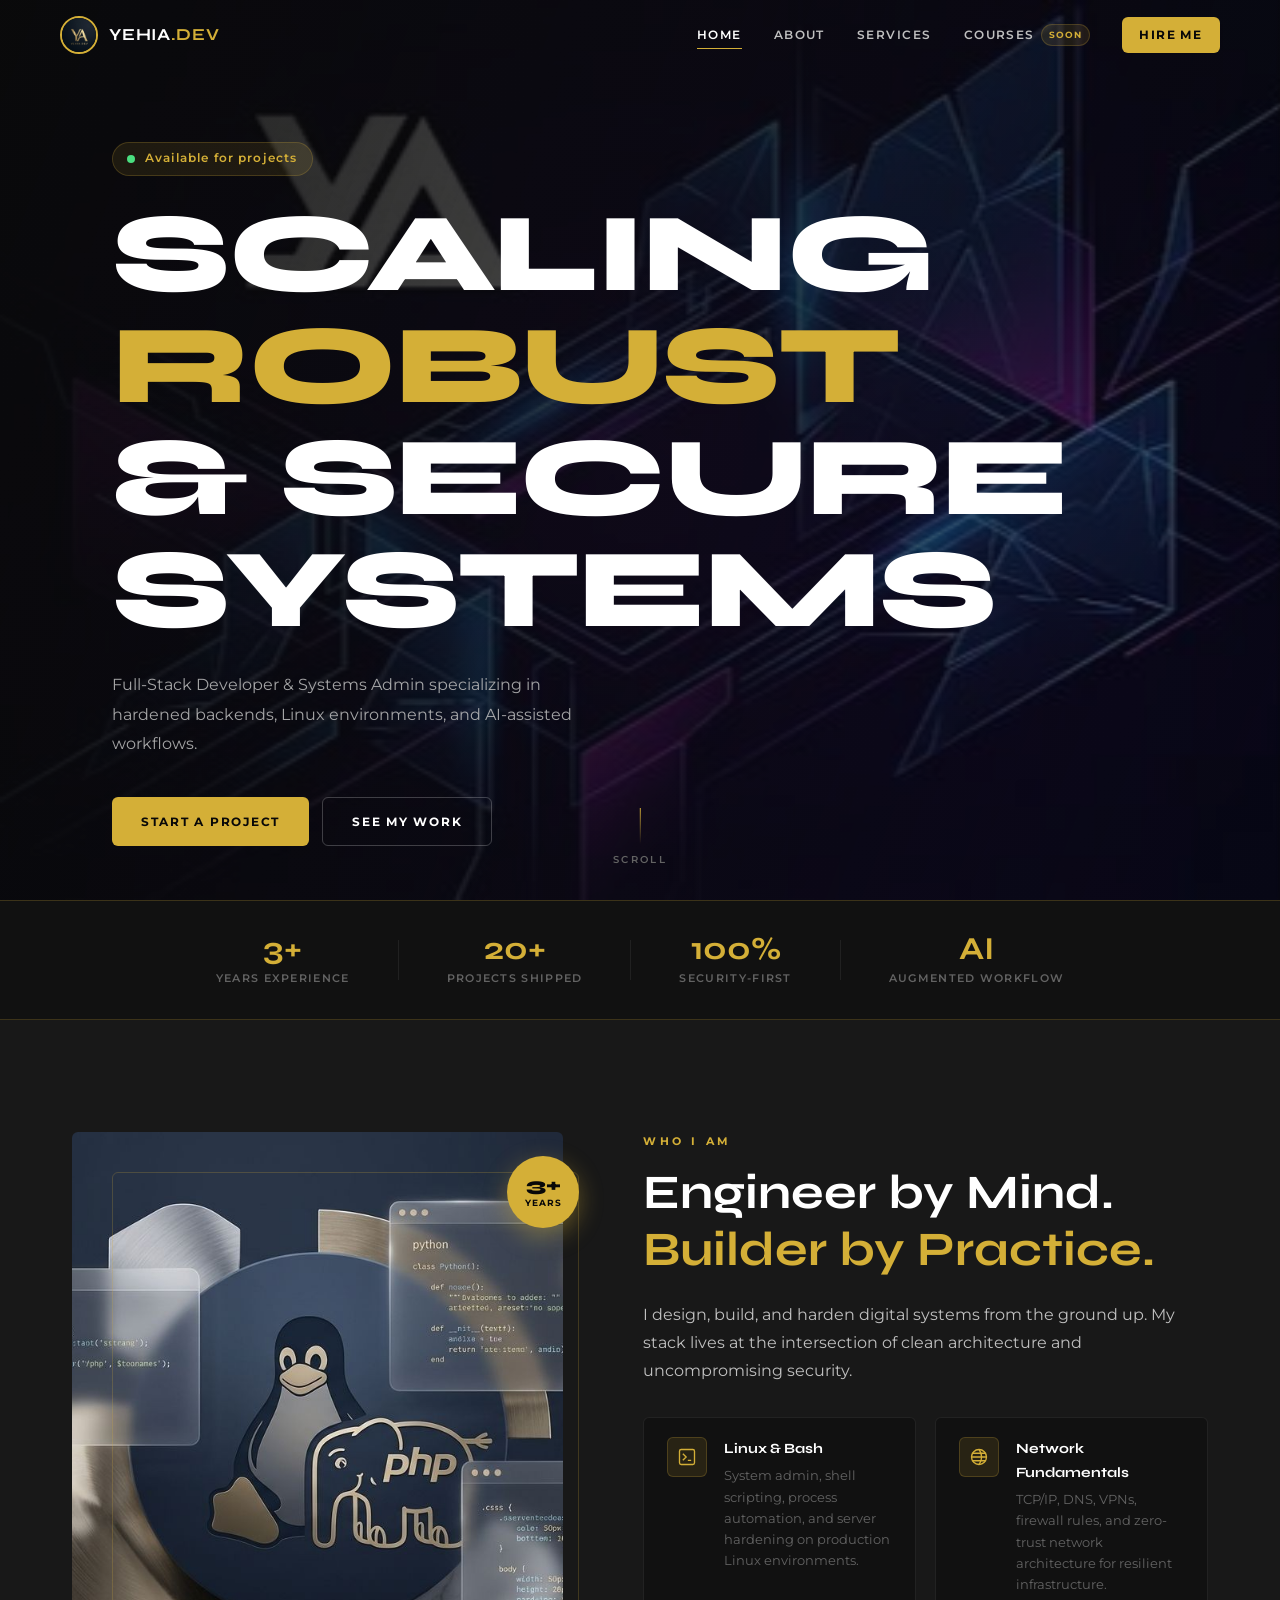
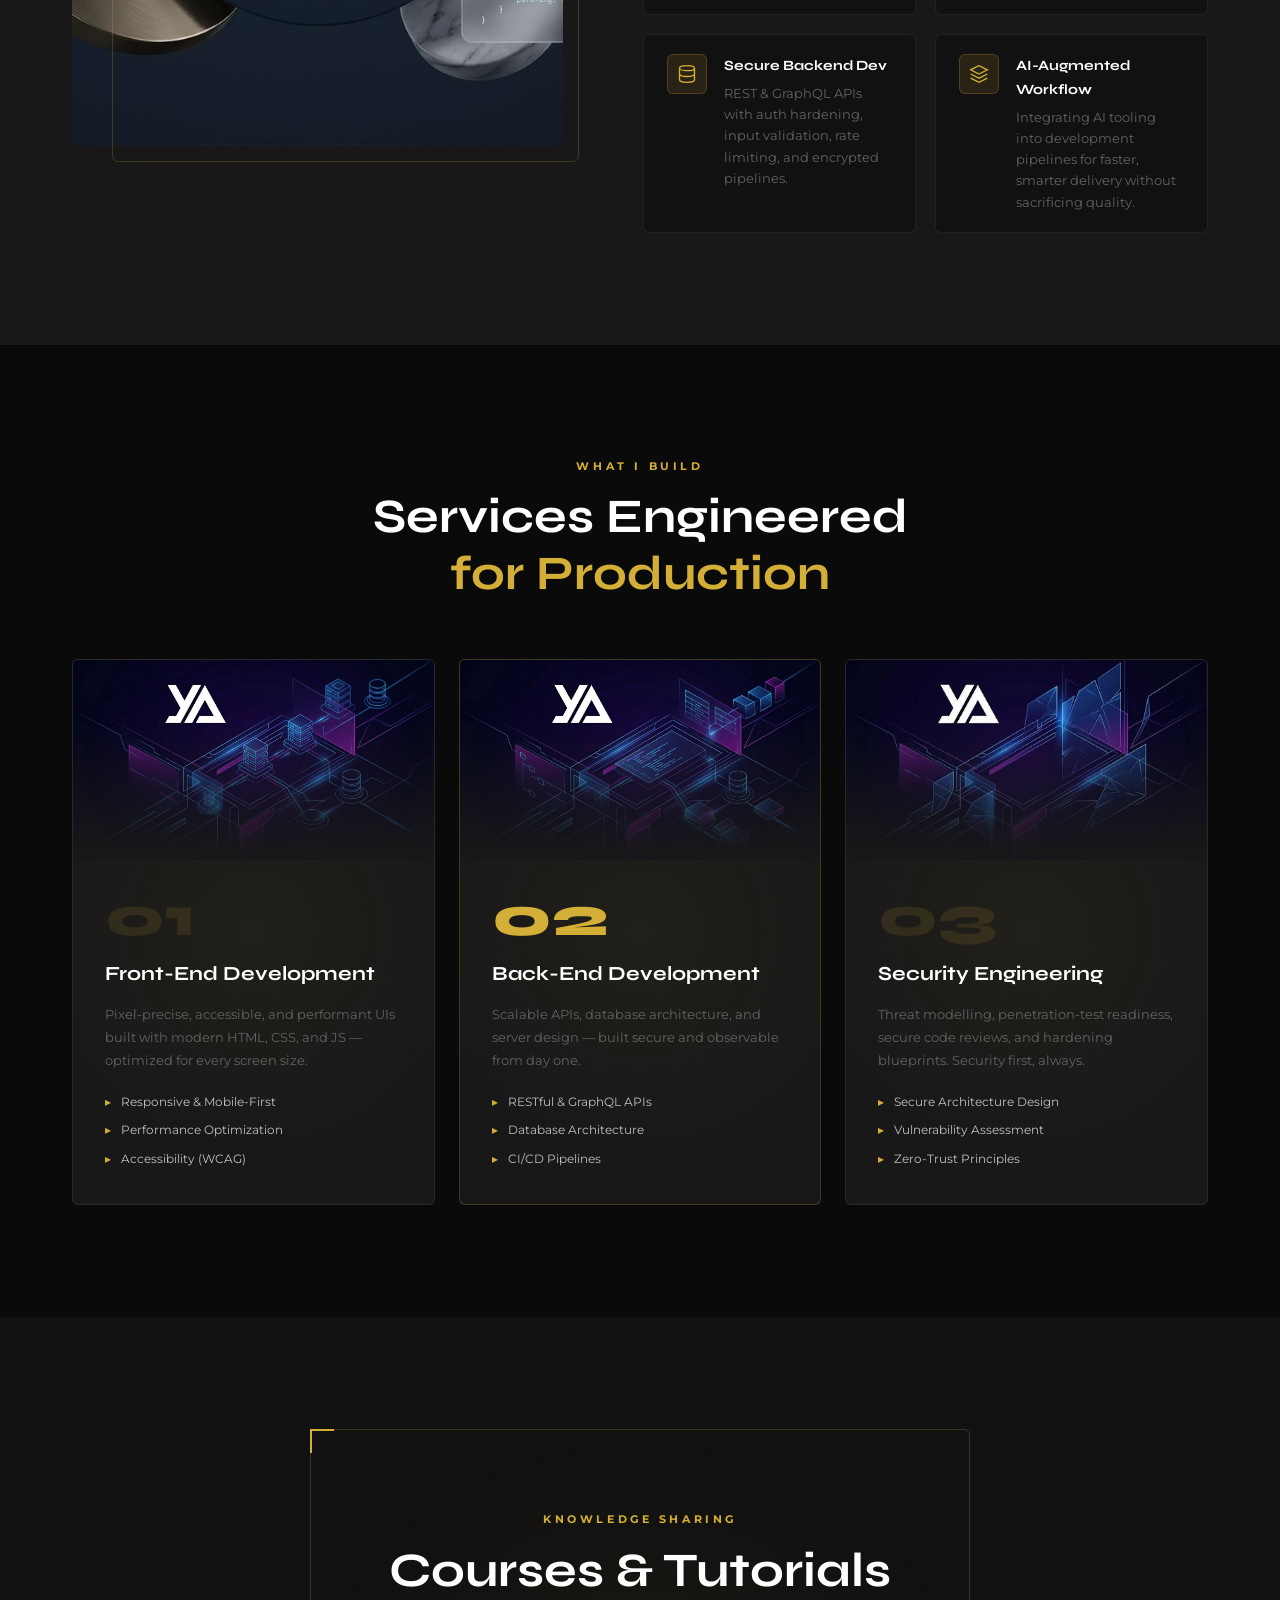
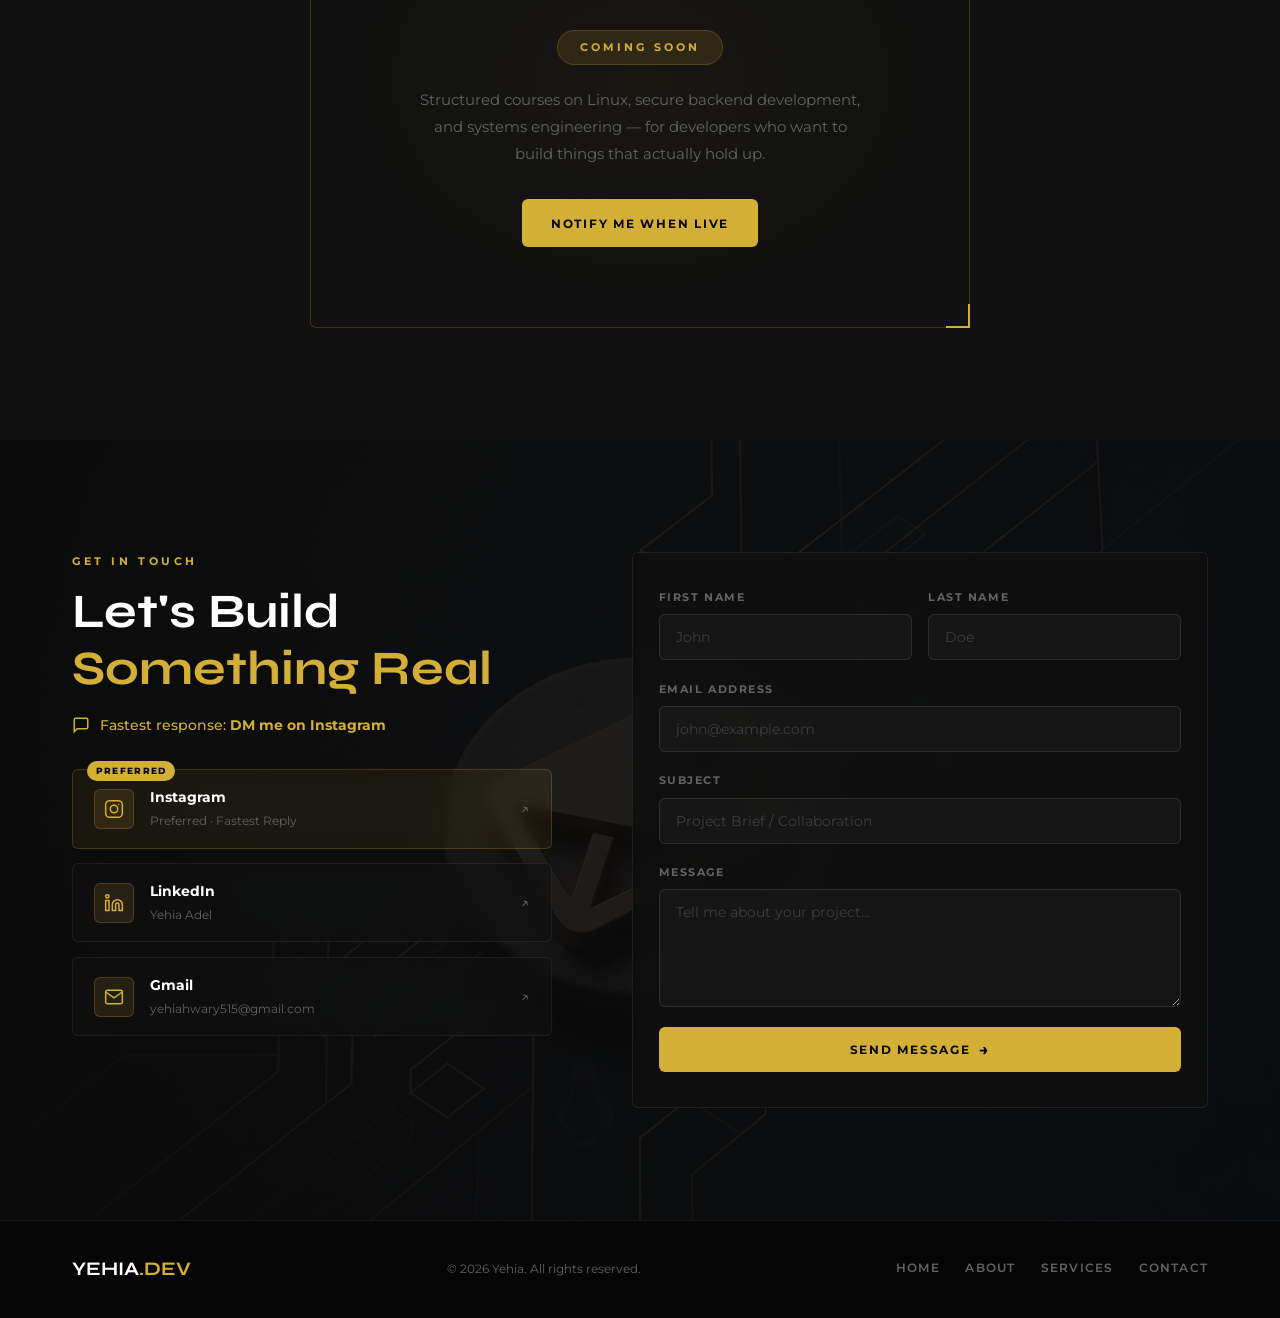
==== index.html @ 67d550fd "Upload YEHIA.DIV Files" ====
<!DOCTYPE html>
<html lang="en">
<head>
  <meta charset="UTF-8" />
  <meta name="viewport" content="width=device-width, initial-scale=1.0" />
  <meta name="description" content="YEHIA.DEV — Full-Stack Developer & Systems Admin specialized in secure backends and Linux environments." />
  <title>YEHIA.DEV — Full-Stack Developer & Systems Admin</title>

  <link rel="preconnect" href="https://fonts.googleapis.com" />
  <link rel="preconnect" href="https://fonts.gstatic.com" crossorigin />
  <link href="https://fonts.googleapis.com/css2?family=Syne:wght@400;500;600;700;800&family=Montserrat:wght@300;400;500;600&display=swap" rel="stylesheet" />

  <link rel="stylesheet" href="style.css" />
</head>
<body>

  <!-- ████  NAVBAR  ████ -->
  <header class="navbar" id="navbar">
    <div class="navbar__inner">

      <a href="#home" class="navbar__logo">
        <img src="PIC/loge.jpeg" alt="YEHIA.DEV Logo" />
        <span class="navbar__wordmark">YEHIA<em>.DEV</em></span>
      </a>

      <nav class="navbar__nav" id="navMenu">
        <a href="#home"     class="nav-link">Home</a>
        <a href="#about"    class="nav-link">About</a>
        <a href="#services" class="nav-link">Services</a>
        <a href="#courses"  class="nav-link">Courses <span class="pill">Soon</span></a>
        <a href="#contact"  class="nav-link nav-cta">Hire Me</a>
      </nav>

      <button class="hamburger" id="hamburger" aria-label="Toggle navigation" aria-expanded="false">
        <span class="bar"></span><span class="bar"></span><span class="bar"></span>
      </button>

    </div>
  </header>


  <main>

    <!-- ████  HERO  ████ -->
    <section class="hero" id="home">
      <div class="hero__media">
        <img src="PIC/p1.jpeg" alt="Systems infrastructure" />
        <div class="hero__vignette"></div>
      </div>

      <div class="hero__body">
        <div class="hero__badge reveal-up">
          <span class="status-dot"></span>
          Available for projects
        </div>

        <h1 class="hero__title reveal-up">
          SCALING<br />
          <span class="hero__accent">ROBUST</span><br />
          &amp; SECURE<br />
          SYSTEMS
        </h1>

        <p class="hero__desc reveal-up">
          Full-Stack Developer &amp; Systems Admin specializing in<br class="d-none-sm" />
          hardened backends, Linux environments, and AI-assisted workflows.
        </p>

        <div class="hero__cta reveal-up">
          <a href="#contact" class="btn btn-primary">Start a Project</a>
          <a href="#about"   class="btn btn-outline">See My Work</a>
        </div>
      </div>

      <div class="hero__scroll" aria-hidden="true">
        <div class="hero__scroll-track"></div>
        <span>Scroll</span>
      </div>
    </section>


    <!-- ████  STATS BAR  ████ -->
    <div class="statsbar">
      <div class="statsbar__inner container">
        <div class="stat reveal-up"><strong>3+</strong><span>Years Experience</span></div>
        <div class="stat-divider"></div>
        <div class="stat reveal-up"><strong>20+</strong><span>Projects Shipped</span></div>
        <div class="stat-divider"></div>
        <div class="stat reveal-up"><strong>100%</strong><span>Security-First</span></div>
        <div class="stat-divider"></div>
        <div class="stat reveal-up"><strong>AI</strong><span>Augmented Workflow</span></div>
      </div>
    </div>


    <!-- ████  ABOUT  ████ -->
    <section class="about section" id="about">
      <div class="container about__grid">

        <div class="about__visual reveal-left">
          <div class="about__img-frame">
            <img src="PIC/about.jpeg" alt="Yehia at work" />
          </div>
          <div class="about__exp-badge">
            <strong>3+</strong>
            <span>Years</span>
          </div>
        </div>

        <div class="about__content">
          <p class="label reveal-up">Who I Am</p>
          <h2 class="section-title reveal-up">
            Engineer by Mind.<br />
            <span class="gold">Builder by Practice.</span>
          </h2>
          <p class="about__lead reveal-up">
            I design, build, and harden digital systems from the ground up. My stack lives at the intersection of clean architecture and uncompromising security.
          </p>

          <div class="skills-grid">

            <div class="skill-item reveal-up">
              <div class="skill-icon">
                <svg viewBox="0 0 24 24" fill="none" stroke="currentColor" stroke-width="1.6">
                  <rect x="3" y="3" width="18" height="18" rx="2"/>
                  <path d="M7 8l4 4-4 4M13 16h4"/>
                </svg>
              </div>
              <div>
                <h3>Linux &amp; Bash</h3>
                <p>System admin, shell scripting, process automation, and server hardening on production Linux environments.</p>
              </div>
            </div>

            <div class="skill-item reveal-up">
              <div class="skill-icon">
                <svg viewBox="0 0 24 24" fill="none" stroke="currentColor" stroke-width="1.6">
                  <circle cx="12" cy="12" r="9"/>
                  <path d="M12 3a14.5 14.5 0 0 1 0 18M3 12h18M3.5 7.5h17M3.5 16.5h17"/>
                </svg>
              </div>
              <div>
                <h3>Network Fundamentals</h3>
                <p>TCP/IP, DNS, VPNs, firewall rules, and zero-trust network architecture for resilient infrastructure.</p>
              </div>
            </div>

            <div class="skill-item reveal-up">
              <div class="skill-icon">
                <svg viewBox="0 0 24 24" fill="none" stroke="currentColor" stroke-width="1.6">
                  <ellipse cx="12" cy="5" rx="9" ry="3"/>
                  <path d="M3 5v14c0 1.657 4.03 3 9 3s9-1.343 9-3V5"/>
                  <path d="M3 12c0 1.657 4.03 3 9 3s9-1.343 9-3"/>
                </svg>
              </div>
              <div>
                <h3>Secure Backend Dev</h3>
                <p>REST &amp; GraphQL APIs with auth hardening, input validation, rate limiting, and encrypted pipelines.</p>
              </div>
            </div>

            <div class="skill-item reveal-up">
              <div class="skill-icon">
                <svg viewBox="0 0 24 24" fill="none" stroke="currentColor" stroke-width="1.6">
                  <path d="M12 2L2 7l10 5 10-5-10-5z"/>
                  <path d="M2 17l10 5 10-5M2 12l10 5 10-5"/>
                </svg>
              </div>
              <div>
                <h3>AI-Augmented Workflow</h3>
                <p>Integrating AI tooling into development pipelines for faster, smarter delivery without sacrificing quality.</p>
              </div>
            </div>

          </div>
        </div>

      </div>
    </section>


    <!-- ████  SERVICES  ████ -->
    <section class="services section" id="services">
      <div class="container">

        <div class="section-head">
          <p class="label reveal-up">What I Build</p>
          <h2 class="section-title reveal-up">
            Services Engineered<br />
            <span class="gold">for Production</span>
          </h2>
        </div>

        <div class="services__grid">

          <article class="svc-card reveal-up">
            <div class="svc-card__img">
              <img src="PIC/p2.jpeg" alt="Front-end development visual" />
              <div class="svc-card__img-overlay"></div>
            </div>
            <div class="svc-card__body">
              <span class="svc-num">01</span>
              <h3>Front-End Development</h3>
              <p>Pixel-precise, accessible, and performant UIs built with modern HTML, CSS, and JS — optimized for every screen size.</p>
              <ul class="svc-list">
                <li>Responsive &amp; Mobile-First</li>
                <li>Performance Optimization</li>
                <li>Accessibility (WCAG)</li>
              </ul>
            </div>
          </article>

          <article class="svc-card svc-card--featured reveal-up">
            <div class="svc-card__img">
              <img src="PIC/p3.jpeg" alt="Back-end development visual" />
              <div class="svc-card__img-overlay"></div>
            </div>
            <div class="svc-card__body">
              <span class="svc-num">02</span>
              <h3>Back-End Development</h3>
              <p>Scalable APIs, database architecture, and server design — built secure and observable from day one.</p>
              <ul class="svc-list">
                <li>RESTful &amp; GraphQL APIs</li>
                <li>Database Architecture</li>
                <li>CI/CD Pipelines</li>
              </ul>
            </div>
          </article>

          <article class="svc-card reveal-up">
            <div class="svc-card__img">
              <img src="PIC/p1.jpeg" alt="Security engineering visual" />
              <div class="svc-card__img-overlay"></div>
            </div>
            <div class="svc-card__body">
              <span class="svc-num">03</span>
              <h3>Security Engineering</h3>
              <p>Threat modelling, penetration-test readiness, secure code reviews, and hardening blueprints. Security first, always.</p>
              <ul class="svc-list">
                <li>Secure Architecture Design</li>
                <li>Vulnerability Assessment</li>
                <li>Zero-Trust Principles</li>
              </ul>
            </div>
          </article>

        </div>
      </div>
    </section>


    <!-- ████  COURSES  ████ -->
    <section class="courses section" id="courses">
      <div class="container">
        <div class="courses__inner reveal-up">
          <div class="courses__corner-tl"></div>
          <div class="courses__corner-br"></div>
          <p class="label">Knowledge Sharing</p>
          <h2 class="section-title">Courses &amp; Tutorials</h2>
          <span class="courses__pill">Coming Soon</span>
          <p class="courses__desc">
            Structured courses on Linux, secure backend development, and systems engineering — for developers who want to build things that actually hold up.
          </p>
          <a href="#contact" class="btn btn-primary">Notify Me When Live</a>
        </div>
      </div>
    </section>


    <!-- ████  CONTACT  ████ -->
    <section class="contact section" id="contact">

      <div class="contact__bg">
        <img src="PIC/contact.jpeg" alt="" aria-hidden="true" />
        <div class="contact__bg-overlay"></div>
      </div>

      <div class="container contact__grid">

        <div class="contact__info">
          <p class="label reveal-up">Get In Touch</p>
          <h2 class="section-title reveal-up">
            Let's Build<br />
            <span class="gold">Something Real</span>
          </h2>

          <div class="contact__preferred reveal-up">
            <svg viewBox="0 0 24 24" fill="none" stroke="currentColor" stroke-width="2" aria-hidden="true">
              <path d="M21 15a2 2 0 0 1-2 2H7l-4 4V5a2 2 0 0 1 2-2h14a2 2 0 0 1 2 2z"/>
            </svg>
            <span>Fastest response: <strong>DM me on Instagram</strong></span>
          </div>

          <div class="social-links reveal-up">

            <a
              href="https://www.instagram.com/yahya_alsulami515?igsh=MWY4enBuMXNpaTRycA%3D%3D&utm_source=qr"
              target="_blank"
              rel="noopener noreferrer"
              class="social-link social-link--ig social-link--preferred"
              aria-label="Instagram — preferred contact"
            >
              <span class="social-link__icon">
                <svg viewBox="0 0 24 24" fill="none" stroke="currentColor" stroke-width="1.8">
                  <rect x="2" y="2" width="20" height="20" rx="5"/>
                  <circle cx="12" cy="12" r="4.5"/>
                  <circle cx="17.5" cy="6.5" r="0.8" fill="currentColor" stroke="none"/>
                </svg>
              </span>
              <span class="social-link__label">
                <strong>Instagram</strong>
                <small>Preferred · Fastest Reply</small>
              </span>
              <span class="social-link__arrow">↗</span>
            </a>

            <a
              href="https://www.linkedin.com/in/yehia-adel-474b653a9?utm_source=share_via&utm_content=profile&utm_medium=member_ios"
              target="_blank"
              rel="noopener noreferrer"
              class="social-link social-link--li"
              aria-label="LinkedIn profile"
            >
              <span class="social-link__icon">
                <svg viewBox="0 0 24 24" fill="none" stroke="currentColor" stroke-width="1.8">
                  <path d="M16 8a6 6 0 0 1 6 6v7h-4v-7a2 2 0 0 0-2-2 2 2 0 0 0-2 2v7h-4v-7a6 6 0 0 1 6-6z"/>
                  <rect x="2" y="9" width="4" height="12"/>
                  <circle cx="4" cy="4" r="2"/>
                </svg>
              </span>
              <span class="social-link__label">
                <strong>LinkedIn</strong>
                <small>Yehia Adel</small>
              </span>
              <span class="social-link__arrow">↗</span>
            </a>

            <a
              href="mailto:yehiahwary515@gmail.com"
              class="social-link social-link--gm"
              aria-label="Email: yehiahwary515@gmail.com"
            >
              <span class="social-link__icon">
                <svg viewBox="0 0 24 24" fill="none" stroke="currentColor" stroke-width="1.8">
                  <path d="M4 4h16c1.1 0 2 .9 2 2v12c0 1.1-.9 2-2 2H4c-1.1 0-2-.9-2-2V6c0-1.1.9-2 2-2z"/>
                  <polyline points="22,6 12,13 2,6"/>
                </svg>
              </span>
              <span class="social-link__label">
                <strong>Gmail</strong>
                <small>yehiahwary515@gmail.com</small>
              </span>
              <span class="social-link__arrow">↗</span>
            </a>

          </div>
        </div>

        <div class="contact__form-wrap reveal-up">
          <form class="contact__form" id="contactForm" novalidate>

            <div class="form-row">
              <div class="form-group">
                <label for="fname">First Name</label>
                <input type="text" id="fname" name="fname" placeholder="John" autocomplete="given-name" required />
              </div>
              <div class="form-group">
                <label for="lname">Last Name</label>
                <input type="text" id="lname" name="lname" placeholder="Doe" autocomplete="family-name" required />
              </div>
            </div>

            <div class="form-group">
              <label for="email">Email Address</label>
              <input type="email" id="email" name="email" placeholder="john@example.com" autocomplete="email" required />
            </div>

            <div class="form-group">
              <label for="subject">Subject</label>
              <input type="text" id="subject" name="subject" placeholder="Project Brief / Collaboration" />
            </div>

            <div class="form-group">
              <label for="message">Message</label>
              <textarea id="message" name="message" rows="5" placeholder="Tell me about your project..." required></textarea>
            </div>

            <button type="submit" class="btn btn-primary btn-full" id="submitBtn">
              <span class="btn-text">Send Message</span>
              <span class="btn-icon" aria-hidden="true">→</span>
            </button>

            <p class="form-success" id="formSuccess" role="alert" aria-live="polite">
              ✓ Message received! I'll be in touch shortly.
            </p>

          </form>
        </div>

      </div>
    </section>

  </main>


  <!-- ████  FOOTER  ████ -->
  <footer class="footer">
    <div class="container footer__inner">
      <p class="footer__brand">YEHIA<span class="gold">.DEV</span></p>
      <p class="footer__copy">© <span id="year"></span> Yehia. All rights reserved.</p>
      <nav class="footer__nav" aria-label="Footer links">
        <a href="#home">Home</a>
        <a href="#about">About</a>
        <a href="#services">Services</a>
        <a href="#contact">Contact</a>
      </nav>
    </div>
  </footer>


  <script src="script.js"></script>
</body>
</html>
---- style.css ----
/* ═══════════════════════════════════════════════════════════
   YEHIA.DEV — style.css  v2
   Mobile-First Responsive | Luxury Dark Mode | Gold Accents
   Fonts: Syne (display) + Montserrat (body)
═══════════════════════════════════════════════════════════ */

/* ──────────────────────────────────────────
   1. CSS RESET & ROOT VARIABLES
────────────────────────────────────────── */
*, *::before, *::after {
  box-sizing: border-box;
  margin: 0;
  padding: 0;
}

:root {
  /* Colors */
  --bg:           #0a0a0a;
  --bg-2:         #111111;
  --bg-3:         #181818;
  --gold:         #D4AF37;
  --gold-light:   #e8c84d;
  --gold-dim:     rgba(212, 175, 55, 0.12);
  --gold-border:  rgba(212, 175, 55, 0.22);
  --white:        #ffffff;
  --text:         #c0c0c0;
  --text-muted:   #636363;
  --border:       rgba(255, 255, 255, 0.07);

  /* Typography */
  --font-display: 'Syne', sans-serif;
  --font-body:    'Montserrat', sans-serif;

  /* Spacing */
  --section-pad:  5rem 0;
  --container:    1200px;

  /* Misc */
  --radius:       6px;
  --ease:         cubic-bezier(0.25, 0.46, 0.45, 0.94);
  --t:            0.32s;
}

html {
  scroll-behavior: smooth;
  font-size: 16px;
}

body {
  background-color: var(--bg);
  color: var(--text);
  font-family: var(--font-body);
  font-weight: 400;
  line-height: 1.7;
  overflow-x: hidden;
  -webkit-font-smoothing: antialiased;
}

img {
  display: block;
  max-width: 100%;
  height: auto;
}

a { text-decoration: none; color: inherit; }
ul { list-style: none; }
button { font-family: var(--font-body); }

/* ──────────────────────────────────────────
   2. UTILITY CLASSES
────────────────────────────────────────── */
.container {
  width: 100%;
  max-width: var(--container);
  margin: 0 auto;
  padding: 0 1.25rem;
}

.section { padding: var(--section-pad); }

.gold { color: var(--gold); }

.label {
  display: block;
  font-family: var(--font-body);
  font-size: 0.7rem;
  font-weight: 700;
  letter-spacing: 0.32em;
  text-transform: uppercase;
  color: var(--gold);
  margin-bottom: 0.85rem;
}

.section-title {
  font-family: var(--font-display);
  font-size: clamp(1.9rem, 4.5vw, 3rem);
  font-weight: 700;
  color: var(--white);
  line-height: 1.18;
  margin-bottom: 1.4rem;
}

.section-head {
  text-align: center;
  max-width: 600px;
  margin: 0 auto 3.5rem;
}

/* hide linebreak on small screens */
.d-none-sm { display: none; }

/* ──────────────────────────────────────────
   3. SCROLL-REVEAL ANIMATIONS
────────────────────────────────────────── */
.reveal-up,
.reveal-left {
  opacity: 0;
  transition: opacity 0.7s var(--ease), transform 0.7s var(--ease);
}
.reveal-up   { transform: translateY(40px); }
.reveal-left { transform: translateX(-40px); }

.reveal-up.is-visible,
.reveal-left.is-visible {
  opacity: 1;
  transform: none;
}

/* stagger delays for siblings */
.skills-grid .skill-item:nth-child(2),
.svc-card:nth-child(2),
.stat:nth-child(2) { transition-delay: 0.1s; }

.skills-grid .skill-item:nth-child(3),
.svc-card:nth-child(3),
.stat:nth-child(3) { transition-delay: 0.2s; }

.skills-grid .skill-item:nth-child(4),
.stat:nth-child(4) { transition-delay: 0.3s; }

/* ──────────────────────────────────────────
   4. BUTTONS
────────────────────────────────────────── */
.btn {
  display: inline-flex;
  align-items: center;
  gap: 0.5rem;
  padding: 0.82rem 1.8rem;
  font-family: var(--font-body);
  font-size: 0.78rem;
  font-weight: 700;
  letter-spacing: 0.14em;
  text-transform: uppercase;
  border: none;
  border-radius: var(--radius);
  cursor: pointer;
  transition: all var(--t) var(--ease);
  position: relative;
  overflow: hidden;
  white-space: nowrap;
}

.btn-primary {
  background: var(--gold);
  color: #080808;
  box-shadow: 0 0 0 0 rgba(212,175,55,0.35);
}
.btn-primary:hover {
  background: var(--gold-light);
  box-shadow: 0 6px 28px rgba(212,175,55,0.35);
  transform: translateY(-2px);
}
.btn-primary:active { transform: translateY(0); }

.btn-outline {
  background: transparent;
  color: var(--white);
  border: 1px solid rgba(255,255,255,0.22);
}
.btn-outline:hover {
  border-color: var(--gold);
  color: var(--gold);
  transform: translateY(-2px);
}

.btn-full { width: 100%; justify-content: center; }

.btn-icon {
  transition: transform var(--t) var(--ease);
  font-size: 1rem;
}
.btn-primary:hover .btn-icon { transform: translateX(4px); }

/* ──────────────────────────────────────────
   5. NAVBAR
────────────────────────────────────────── */
.navbar {
  position: fixed;
  top: 0; left: 0; right: 0;
  z-index: 1000;
  padding: 1rem 0;
  transition: background var(--t), padding var(--t), box-shadow var(--t);
}

.navbar.scrolled {
  background: rgba(10,10,10,0.96);
  backdrop-filter: blur(16px);
  -webkit-backdrop-filter: blur(16px);
  padding: 0.65rem 0;
  box-shadow: 0 1px 0 var(--gold-border);
}

.navbar__inner {
  max-width: var(--container);
  margin: 0 auto;
  padding: 0 1.25rem;
  display: flex;
  align-items: center;
  justify-content: space-between;
  gap: 1rem;
}

.navbar__logo {
  display: flex;
  align-items: center;
  gap: 0.7rem;
  flex-shrink: 0;
}
.navbar__logo img {
  width: 38px;
  height: 38px;
  border-radius: 50%;
  object-fit: cover;
  border: 2px solid var(--gold);
  transition: transform var(--t);
}
.navbar__logo:hover img { transform: scale(1.1); }

.navbar__wordmark {
  font-family: var(--font-display);
  font-size: 1.05rem;
  font-weight: 700;
  color: var(--white);
  letter-spacing: 0.04em;
}
.navbar__wordmark em {
  color: var(--gold);
  font-style: normal;
}

/* Desktop nav */
.navbar__nav {
  display: none; /* hidden on mobile by default */
  align-items: center;
  gap: 2rem;
}

.nav-link {
  font-size: 0.76rem;
  font-weight: 600;
  letter-spacing: 0.12em;
  text-transform: uppercase;
  color: var(--text);
  display: flex;
  align-items: center;
  gap: 0.4rem;
  position: relative;
  transition: color var(--t);
}
.nav-link::after {
  content: '';
  position: absolute;
  bottom: -4px; left: 0;
  width: 0; height: 1px;
  background: var(--gold);
  transition: width var(--t);
}
.nav-link:hover,
.nav-link.active { color: var(--white); }
.nav-link:hover::after,
.nav-link.active::after { width: 100%; }

.nav-cta {
  background: var(--gold);
  color: #080808 !important;
  padding: 0.48rem 1.1rem;
  border-radius: var(--radius);
  font-weight: 700;
}
.nav-cta::after { display: none; }
.nav-cta:hover { background: var(--gold-light); transform: translateY(-1px); }

.pill {
  background: var(--gold-dim);
  color: var(--gold);
  font-size: 0.58rem;
  font-weight: 700;
  letter-spacing: 0.08em;
  padding: 0.15rem 0.45rem;
  border-radius: 20px;
  border: 1px solid var(--gold-border);
}

/* Hamburger */
.hamburger {
  display: flex;
  flex-direction: column;
  justify-content: center;
  gap: 5px;
  width: 32px;
  height: 32px;
  background: none;
  border: none;
  cursor: pointer;
  padding: 2px;
  flex-shrink: 0;
}
.bar {
  display: block;
  width: 100%;
  height: 1.5px;
  background: var(--white);
  transition: all var(--t) var(--ease);
  transform-origin: center;
}
.hamburger.open .bar:nth-child(1) { transform: translateY(6.5px) rotate(45deg); }
.hamburger.open .bar:nth-child(2) { opacity: 0; transform: scaleX(0); }
.hamburger.open .bar:nth-child(3) { transform: translateY(-6.5px) rotate(-45deg); }

/* ──────────────────────────────────────────
   6. HERO
────────────────────────────────────────── */
.hero {
  position: relative;
  min-height: 100svh;
  display: flex;
  align-items: center;
  overflow: hidden;
}

.hero__media {
  position: absolute;
  inset: 0;
  z-index: 0;
}
.hero__media img {
  width: 100%;
  height: 100%;
  object-fit: cover;
  object-position: center;
  animation: heroZoom 14s ease-out forwards;
}
@keyframes heroZoom {
  from { transform: scale(1.06); }
  to   { transform: scale(1); }
}

.hero__vignette {
  position: absolute;
  inset: 0;
  background: linear-gradient(
    110deg,
    rgba(10,10,10,0.94) 0%,
    rgba(10,10,10,0.72) 55%,
    rgba(10,10,10,0.40) 100%
  );
}

.hero__body {
  position: relative;
  z-index: 1;
  width: 100%;
  padding: 0 1.25rem;
  padding-top: 5.5rem;
  max-width: var(--container);
  margin: 0 auto;
}

.hero__badge {
  display: inline-flex;
  align-items: center;
  gap: 0.6rem;
  background: rgba(212,175,55,0.1);
  border: 1px solid var(--gold-border);
  border-radius: 40px;
  padding: 0.4rem 0.9rem;
  font-size: 0.72rem;
  font-weight: 600;
  letter-spacing: 0.1em;
  color: var(--gold);
  margin-bottom: 1.4rem;
}

.status-dot {
  width: 8px;
  height: 8px;
  border-radius: 50%;
  background: #4ade80;
  flex-shrink: 0;
  animation: pulse 2.5s ease-in-out infinite;
}
@keyframes pulse {
  0%, 100% { box-shadow: 0 0 0 0 rgba(74,222,128,0.5); }
  50% { box-shadow: 0 0 0 6px rgba(74,222,128,0); }
}

.hero__title {
  font-family: var(--font-display);
  font-size: clamp(2.8rem, 10vw, 7rem);
  font-weight: 800;
  line-height: 1.0;
  color: var(--white);
  letter-spacing: -0.02em;
  margin-bottom: 1.5rem;
}
.hero__accent {
  color: var(--gold);
  -webkit-text-stroke: 0px;
}

.hero__desc {
  font-size: clamp(0.88rem, 2vw, 1.02rem);
  color: rgba(192,192,192,0.85);
  line-height: 1.8;
  margin-bottom: 2.4rem;
  max-width: 520px;
}

.hero__cta {
  display: flex;
  flex-wrap: wrap;
  gap: 0.85rem;
}

.hero__scroll {
  position: absolute;
  bottom: 2rem;
  left: 50%;
  transform: translateX(-50%);
  z-index: 1;
  display: flex;
  flex-direction: column;
  align-items: center;
  gap: 0.5rem;
  font-size: 0.6rem;
  font-weight: 600;
  letter-spacing: 0.25em;
  text-transform: uppercase;
  color: var(--text-muted);
}
.hero__scroll-track {
  width: 1px;
  height: 36px;
  background: linear-gradient(to bottom, var(--gold), transparent);
  animation: scrollAnim 2.2s ease-in-out infinite;
}
@keyframes scrollAnim {
  0%, 100% { opacity: 0.3; transform: scaleY(1); }
  50%       { opacity: 1;   transform: scaleY(1.15); }
}

/* ──────────────────────────────────────────
   7. STATS BAR
────────────────────────────────────────── */
.statsbar {
  background: var(--bg-2);
  border-top: 1px solid var(--gold-border);
  border-bottom: 1px solid var(--gold-border);
  padding: 2rem 0;
}

.statsbar__inner {
  display: flex;
  align-items: center;
  justify-content: center;
  gap: 2rem;
  flex-wrap: wrap;
}

.stat {
  text-align: center;
  display: flex;
  flex-direction: column;
  gap: 0.25rem;
}
.stat strong {
  font-family: var(--font-display);
  font-size: 2rem;
  font-weight: 700;
  color: var(--gold);
  line-height: 1;
}
.stat span {
  font-size: 0.68rem;
  font-weight: 600;
  letter-spacing: 0.12em;
  text-transform: uppercase;
  color: var(--text-muted);
}

.stat-divider {
  width: 1px;
  height: 40px;
  background: var(--border);
  flex-shrink: 0;
}

/* ──────────────────────────────────────────
   8. ABOUT
────────────────────────────────────────── */
.about { background: var(--bg-3); }

.about__grid {
  display: grid;
  grid-template-columns: 1fr;
  gap: 3rem;
  align-items: start;
}

.about__visual {
  position: relative;
  max-width: 480px;
  width: 100%;
  margin: 0 auto;
}
.about__img-frame {
  position: relative;
  z-index: 1;
}
.about__img-frame img {
  width: 100%;
  aspect-ratio: 4 / 5;
  object-fit: cover;
  border-radius: var(--radius);
  display: block;
}
.about__img-frame::after {
  content: '';
  position: absolute;
  bottom: -16px; right: -16px;
  width: calc(100% - 24px);
  height: calc(100% - 24px);
  border: 1px solid var(--gold-border);
  border-radius: var(--radius);
  z-index: 0;
  pointer-events: none;
}

.about__exp-badge {
  position: absolute;
  top: 1.5rem; right: -1rem;
  z-index: 2;
  background: var(--gold);
  color: #080808;
  width: 72px; height: 72px;
  border-radius: 50%;
  display: flex;
  flex-direction: column;
  align-items: center;
  justify-content: center;
  gap: 1px;
  box-shadow: 0 8px 24px rgba(212,175,55,0.4);
}
.about__exp-badge strong {
  font-family: var(--font-display);
  font-size: 1.2rem;
  font-weight: 800;
  line-height: 1;
}
.about__exp-badge span {
  font-size: 0.58rem;
  font-weight: 700;
  letter-spacing: 0.1em;
  text-transform: uppercase;
}

.about__lead {
  font-size: 0.97rem;
  color: var(--text);
  line-height: 1.8;
  margin-bottom: 2rem;
}

.skills-grid {
  display: grid;
  grid-template-columns: 1fr;
  gap: 1.2rem;
}

.skill-item {
  display: flex;
  gap: 1.1rem;
  align-items: flex-start;
  background: var(--bg-2);
  border: 1px solid var(--border);
  border-radius: var(--radius);
  padding: 1.2rem 1.4rem;
  transition: border-color var(--t), transform var(--t);
}
.skill-item:hover {
  border-color: var(--gold-border);
  transform: translateX(4px);
}

.skill-icon {
  flex-shrink: 0;
  width: 40px; height: 40px;
  background: var(--gold-dim);
  border: 1px solid var(--gold-border);
  border-radius: var(--radius);
  display: grid;
  place-items: center;
  color: var(--gold);
}
.skill-icon svg { width: 20px; height: 20px; }

.skill-item h3 {
  font-size: 0.88rem;
  font-weight: 700;
  color: var(--white);
  margin-bottom: 0.3rem;
  font-family: var(--font-display);
}
.skill-item p {
  font-size: 0.8rem;
  color: var(--text-muted);
  line-height: 1.65;
}

/* ──────────────────────────────────────────
   9. SERVICES
────────────────────────────────────────── */
.services { background: var(--bg); }

.services__grid {
  display: grid;
  grid-template-columns: 1fr;
  gap: 1.5rem;
}

.svc-card {
  background: var(--bg-3);
  border: 1px solid var(--border);
  border-radius: var(--radius);
  overflow: hidden;
  transition: border-color var(--t), transform var(--t), box-shadow var(--t);
}
.svc-card:hover {
  border-color: var(--gold-border);
  transform: translateY(-5px);
  box-shadow: 0 16px 48px rgba(0,0,0,0.5);
}

.svc-card--featured {
  border-color: var(--gold-border);
}
.svc-card--featured .svc-num { color: var(--gold); }

.svc-card__img {
  position: relative;
  height: 200px;
  overflow: hidden;
}
.svc-card__img img {
  width: 100%;
  height: 100%;
  object-fit: cover;
  object-position: center;
  transition: transform 0.6s var(--ease);
}
.svc-card:hover .svc-card__img img { transform: scale(1.05); }

.svc-card__img-overlay {
  position: absolute;
  inset: 0;
  background: linear-gradient(to bottom, transparent 30%, var(--bg-3) 100%);
}

.svc-card__body { padding: 1.8rem 2rem 2.2rem; }

.svc-num {
  font-family: var(--font-display);
  font-size: 3.5rem;
  font-weight: 800;
  line-height: 1;
  color: rgba(212,175,55,0.12);
  display: block;
  margin-bottom: 0.8rem;
  transition: color var(--t);
}
.svc-card:hover .svc-num { color: rgba(212,175,55,0.25); }

.svc-card__body h3 {
  font-family: var(--font-display);
  font-size: 1.25rem;
  font-weight: 700;
  color: var(--white);
  margin-bottom: 0.75rem;
}
.svc-card__body p {
  font-size: 0.84rem;
  color: var(--text-muted);
  line-height: 1.7;
  margin-bottom: 1.2rem;
}

.svc-list { display: flex; flex-direction: column; gap: 0.45rem; }
.svc-list li {
  font-size: 0.78rem;
  color: var(--text);
  padding-left: 1rem;
  position: relative;
}
.svc-list li::before {
  content: '▸';
  position: absolute;
  left: 0;
  color: var(--gold);
}

/* ──────────────────────────────────────────
   10. COURSES
────────────────────────────────────────── */
.courses { background: var(--bg-2); }

.courses__inner {
  max-width: 660px;
  margin: 0 auto;
  text-align: center;
  padding: 4rem 2rem;
  border: 1px solid var(--gold-border);
  border-radius: var(--radius);
  background: radial-gradient(ellipse at center, rgba(212,175,55,0.04) 0%, transparent 70%);
  position: relative;
}

/* Decorative corner brackets */
.courses__corner-tl,
.courses__corner-br {
  position: absolute;
  width: 24px; height: 24px;
  border-color: var(--gold);
  border-style: solid;
  pointer-events: none;
}
.courses__corner-tl { top: -1px; left: -1px; border-width: 2px 0 0 2px; }
.courses__corner-br { bottom: -1px; right: -1px; border-width: 0 2px 2px 0; }

.courses__pill {
  display: inline-block;
  margin: 0.5rem 0 1.4rem;
  background: var(--gold-dim);
  color: var(--gold);
  font-size: 0.68rem;
  font-weight: 700;
  letter-spacing: 0.28em;
  text-transform: uppercase;
  padding: 0.45rem 1.4rem;
  border-radius: 40px;
  border: 1px solid var(--gold-border);
}

.courses__desc {
  font-size: 0.93rem;
  color: var(--text-muted);
  line-height: 1.8;
  max-width: 440px;
  margin: 0 auto 2rem;
}

/* ──────────────────────────────────────────
   11. CONTACT
────────────────────────────────────────── */
.contact {
  position: relative;
  overflow: hidden;
}

.contact__bg {
  position: absolute;
  inset: 0;
  z-index: 0;
}
.contact__bg img {
  width: 100%;
  height: 100%;
  object-fit: cover;
  object-position: center;
}
.contact__bg-overlay {
  position: absolute;
  inset: 0;
  background: linear-gradient(
    115deg,
    rgba(10,10,10,0.98) 0%,
    rgba(10,10,10,0.90) 50%,
    rgba(10,10,10,0.70) 100%
  );
}

.contact__grid {
  position: relative;
  z-index: 1;
  display: grid;
  grid-template-columns: 1fr;
  gap: 3rem;
  padding-top: 5rem;
  padding-bottom: 5rem;
}

.contact__preferred {
  display: flex;
  align-items: center;
  gap: 0.6rem;
  font-size: 0.86rem;
  color: var(--gold);
  font-weight: 500;
  margin-bottom: 2rem;
  margin-top: -0.4rem;
}
.contact__preferred svg { width: 18px; height: 18px; flex-shrink: 0; }
.contact__preferred strong { font-weight: 700; }

/* Social Links */
.social-links { display: flex; flex-direction: column; gap: 0.9rem; }

.social-link {
  display: flex;
  align-items: center;
  gap: 1rem;
  padding: 1rem 1.3rem;
  border: 1px solid var(--border);
  border-radius: var(--radius);
  background: rgba(17,17,17,0.6);
  backdrop-filter: blur(8px);
  transition: all var(--t) var(--ease);
  text-decoration: none;
}
.social-link:hover {
  border-color: var(--gold-border);
  transform: translateX(5px);
  background: rgba(212,175,55,0.05);
}

/* Instagram — preferred */
.social-link--preferred {
  border-color: var(--gold-border);
  background: rgba(212,175,55,0.07);
  position: relative;
}
.social-link--preferred::before {
  content: 'PREFERRED';
  position: absolute;
  top: -9px; left: 14px;
  background: var(--gold);
  color: #080808;
  font-size: 0.55rem;
  font-weight: 800;
  letter-spacing: 0.15em;
  padding: 0.15rem 0.55rem;
  border-radius: 20px;
}
.social-link--preferred:hover { transform: translateX(5px) scale(1.01); }

.social-link__icon {
  flex-shrink: 0;
  width: 40px; height: 40px;
  background: var(--gold-dim);
  border: 1px solid var(--gold-border);
  border-radius: var(--radius);
  display: grid;
  place-items: center;
  color: var(--gold);
}
.social-link__icon svg { width: 20px; height: 20px; }

.social-link__label {
  flex: 1;
  display: flex;
  flex-direction: column;
  gap: 2px;
}
.social-link__label strong {
  font-size: 0.88rem;
  font-weight: 700;
  color: var(--white);
}
.social-link__label small {
  font-size: 0.72rem;
  color: var(--text-muted);
}

.social-link__arrow {
  color: var(--text-muted);
  font-size: 1rem;
  transition: color var(--t), transform var(--t);
}
.social-link:hover .social-link__arrow {
  color: var(--gold);
  transform: translate(2px, -2px);
}

/* Contact Form */
.contact__form-wrap {
  background: rgba(15,15,15,0.88);
  border: 1px solid rgba(255,255,255,0.08);
  backdrop-filter: blur(12px);
  border-radius: var(--radius);
  padding: 2.2rem 1.6rem;
}

.contact__form { display: flex; flex-direction: column; gap: 1.2rem; }

.form-row {
  display: grid;
  grid-template-columns: 1fr 1fr;
  gap: 1rem;
}

.form-group { display: flex; flex-direction: column; gap: 0.45rem; }

.form-group label {
  font-size: 0.7rem;
  font-weight: 700;
  letter-spacing: 0.14em;
  text-transform: uppercase;
  color: var(--text-muted);
}

.form-group input,
.form-group textarea {
  background: rgba(255,255,255,0.03);
  border: 1px solid rgba(255,255,255,0.1);
  border-radius: var(--radius);
  padding: 0.82rem 1rem;
  font-family: var(--font-body);
  font-size: 0.88rem;
  color: var(--white);
  outline: none;
  transition: border-color var(--t), background var(--t);
  resize: vertical;
  min-height: 44px;
}
.form-group input::placeholder,
.form-group textarea::placeholder { color: #3e3e3e; }
.form-group input:focus,
.form-group textarea:focus {
  border-color: var(--gold);
  background: rgba(212,175,55,0.03);
}
.form-group input.error,
.form-group textarea.error { border-color: #e05555; }

.form-success {
  display: none;
  text-align: center;
  font-size: 0.84rem;
  font-weight: 600;
  color: #4ade80;
  padding: 0.5rem;
  letter-spacing: 0.04em;
}
.form-success.visible { display: block; }

/* ──────────────────────────────────────────
   12. FOOTER
────────────────────────────────────────── */
.footer {
  background: #050505;
  border-top: 1px solid var(--border);
  padding: 2rem 0;
}

.footer__inner {
  display: flex;
  flex-direction: column;
  align-items: center;
  gap: 1.1rem;
  text-align: center;
}

.footer__brand {
  font-family: var(--font-display);
  font-size: 1.2rem;
  font-weight: 700;
  color: var(--white);
}

.footer__copy {
  font-size: 0.76rem;
  color: var(--text-muted);
}

.footer__nav {
  display: flex;
  gap: 1.6rem;
  flex-wrap: wrap;
  justify-content: center;
}
.footer__nav a {
  font-size: 0.73rem;
  font-weight: 600;
  letter-spacing: 0.1em;
  text-transform: uppercase;
  color: var(--text-muted);
  transition: color var(--t);
}
.footer__nav a:hover { color: var(--gold); }

/* ──────────────────────────────────────────
   13. MEDIA QUERIES — TABLET (≥ 640px)
────────────────────────────────────────── */
@media (min-width: 640px) {
  :root { --section-pad: 6rem 0; }

  .container { padding: 0 2rem; }

  .d-none-sm { display: inline; }

  /* Hero */
  .hero__title { font-size: clamp(3.5rem, 9vw, 7rem); }

  /* Stats */
  .statsbar__inner { gap: 3rem; }
  .stat-divider { display: block; }

  /* About */
  .skills-grid { grid-template-columns: 1fr 1fr; }

  /* Services */
  .services__grid { grid-template-columns: repeat(2, 1fr); }

  /* Footer */
  .footer__inner { flex-direction: row; justify-content: space-between; text-align: left; }
}

/* ──────────────────────────────────────────
   14. MEDIA QUERIES — DESKTOP (≥ 1024px)
────────────────────────────────────────── */
@media (min-width: 1024px) {
  :root { --section-pad: 7rem 0; }

  /* Navbar — show desktop nav, hide hamburger */
  .navbar__nav { display: flex; }
  .hamburger   { display: none; }

  /* Hero */
  .hero__body { padding-left: calc((100vw - var(--container)) / 2 + 2rem); }

  /* About */
  .about__grid { grid-template-columns: 1fr 1.15fr; gap: 5rem; }
  .about__visual { max-width: 100%; margin: 0; }
  .skills-grid { grid-template-columns: 1fr 1fr; }

  /* Services */
  .services__grid { grid-template-columns: repeat(3, 1fr); }

  /* Contact */
  .contact__grid { grid-template-columns: 1fr 1.2fr; gap: 5rem; }

  /* Courses inner */
  .courses__inner { padding: 5rem 3rem; }
}

/* ──────────────────────────────────────────
   15. MOBILE NAV OVERLAY
────────────────────────────────────────── */
@media (max-width: 1023px) {
  .navbar__nav {
    display: flex; /* still flex, but transformed off-screen */
    position: fixed;
    top: 0; right: 0;
    width: min(300px, 82vw);
    height: 100dvh;
    background: rgba(8,8,8,0.98);
    backdrop-filter: blur(24px);
    -webkit-backdrop-filter: blur(24px);
    border-left: 1px solid var(--gold-border);
    flex-direction: column;
    align-items: flex-start;
    justify-content: center;
    padding: 4rem 2.2rem;
    gap: 2rem;
    transform: translateX(100%);
    transition: transform 0.38s var(--ease);
    z-index: 999;
  }
  .navbar__nav.open { transform: translateX(0); }
  .nav-link { font-size: 1.1rem; }
  .nav-cta { margin-top: 0.5rem; padding: 0.65rem 1.4rem; font-size: 0.9rem; }
}

/* ──────────────────────────────────────────
   16. SMALL MOBILE TWEAKS (< 400px)
────────────────────────────────────────── */
@media (max-width: 400px) {
  .hero__title { font-size: 2.6rem; }
  .form-row { grid-template-columns: 1fr; }
  .hero__cta { flex-direction: column; }
  .hero__cta .btn { justify-content: center; }
  .stat-divider { display: none; }
}

/* ──────────────────────────────────────────
   17. REDUCED MOTION
────────────────────────────────────────── */
@media (prefers-reduced-motion: reduce) {
  *, *::before, *::after {
    animation-duration: 0.01ms !important;
    transition-duration: 0.01ms !important;
  }
  .reveal-up, .reveal-left {
    opacity: 1;
    transform: none;
  }
}
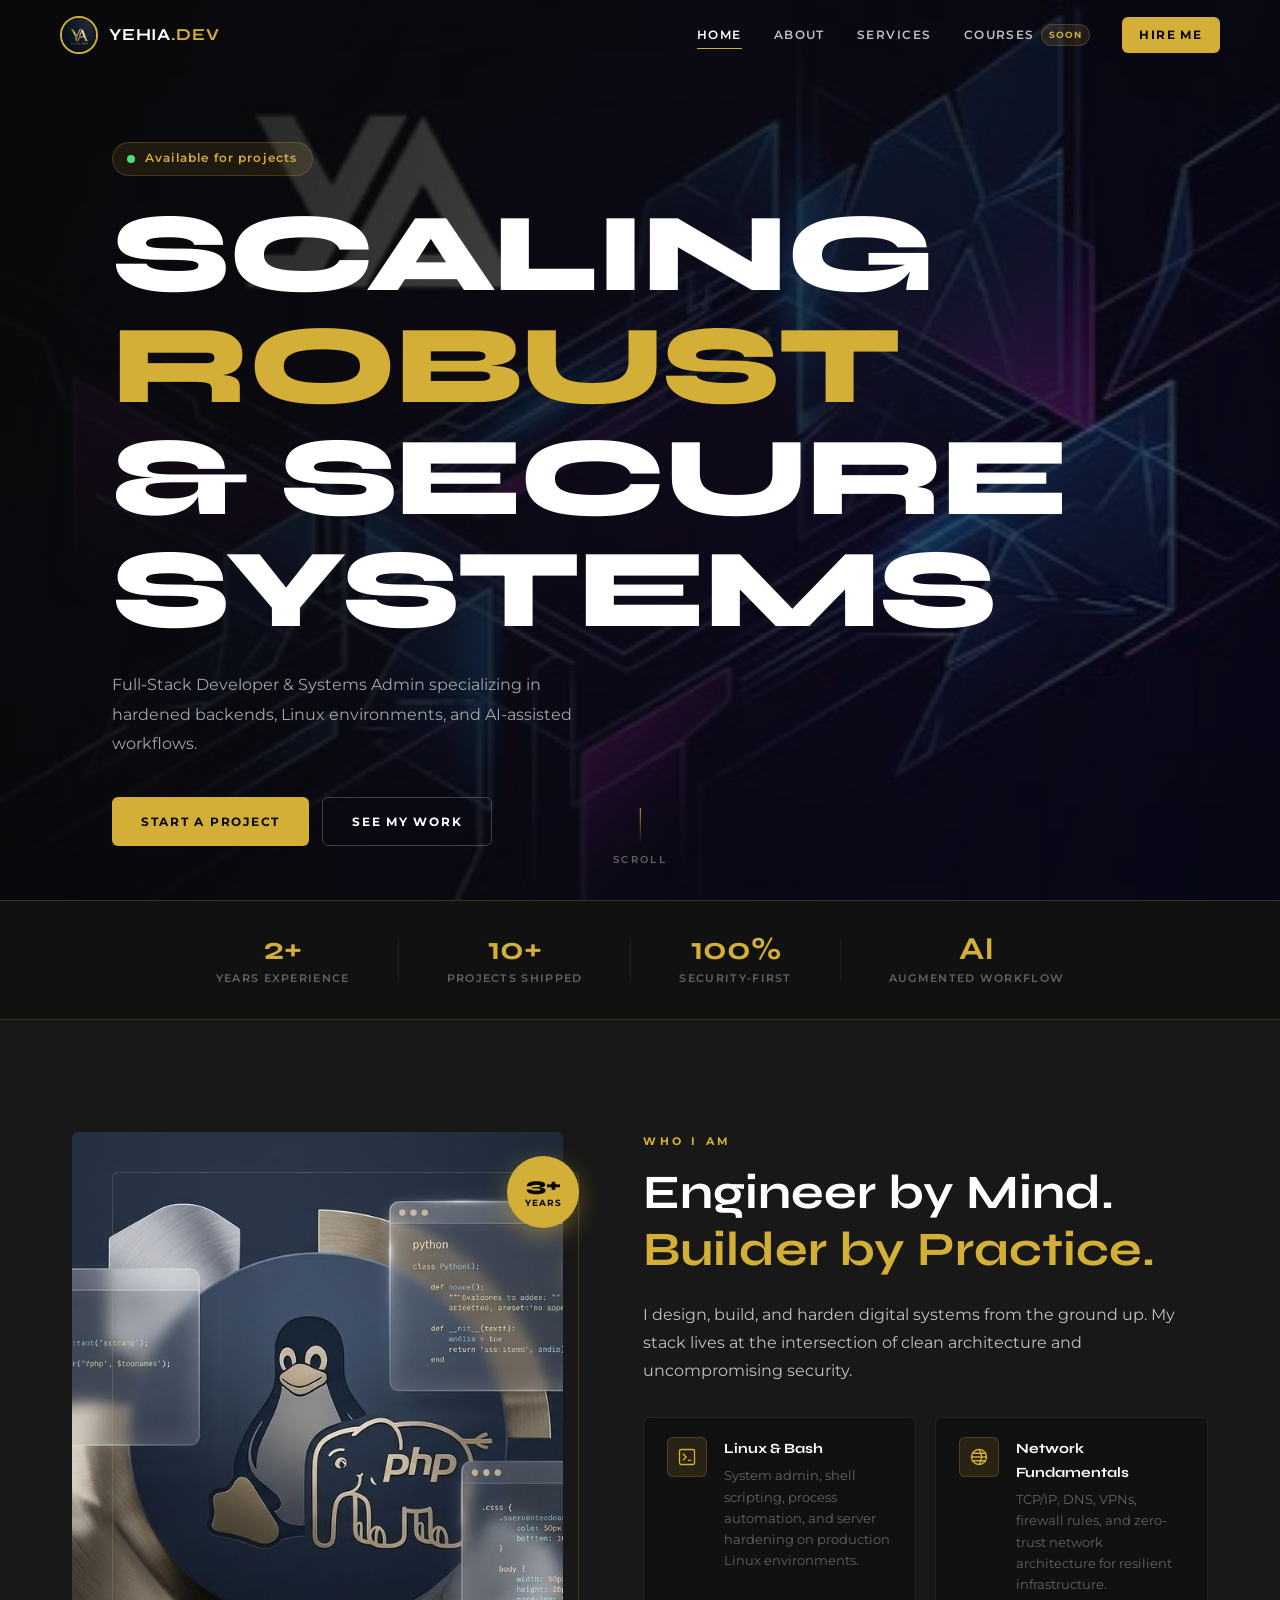
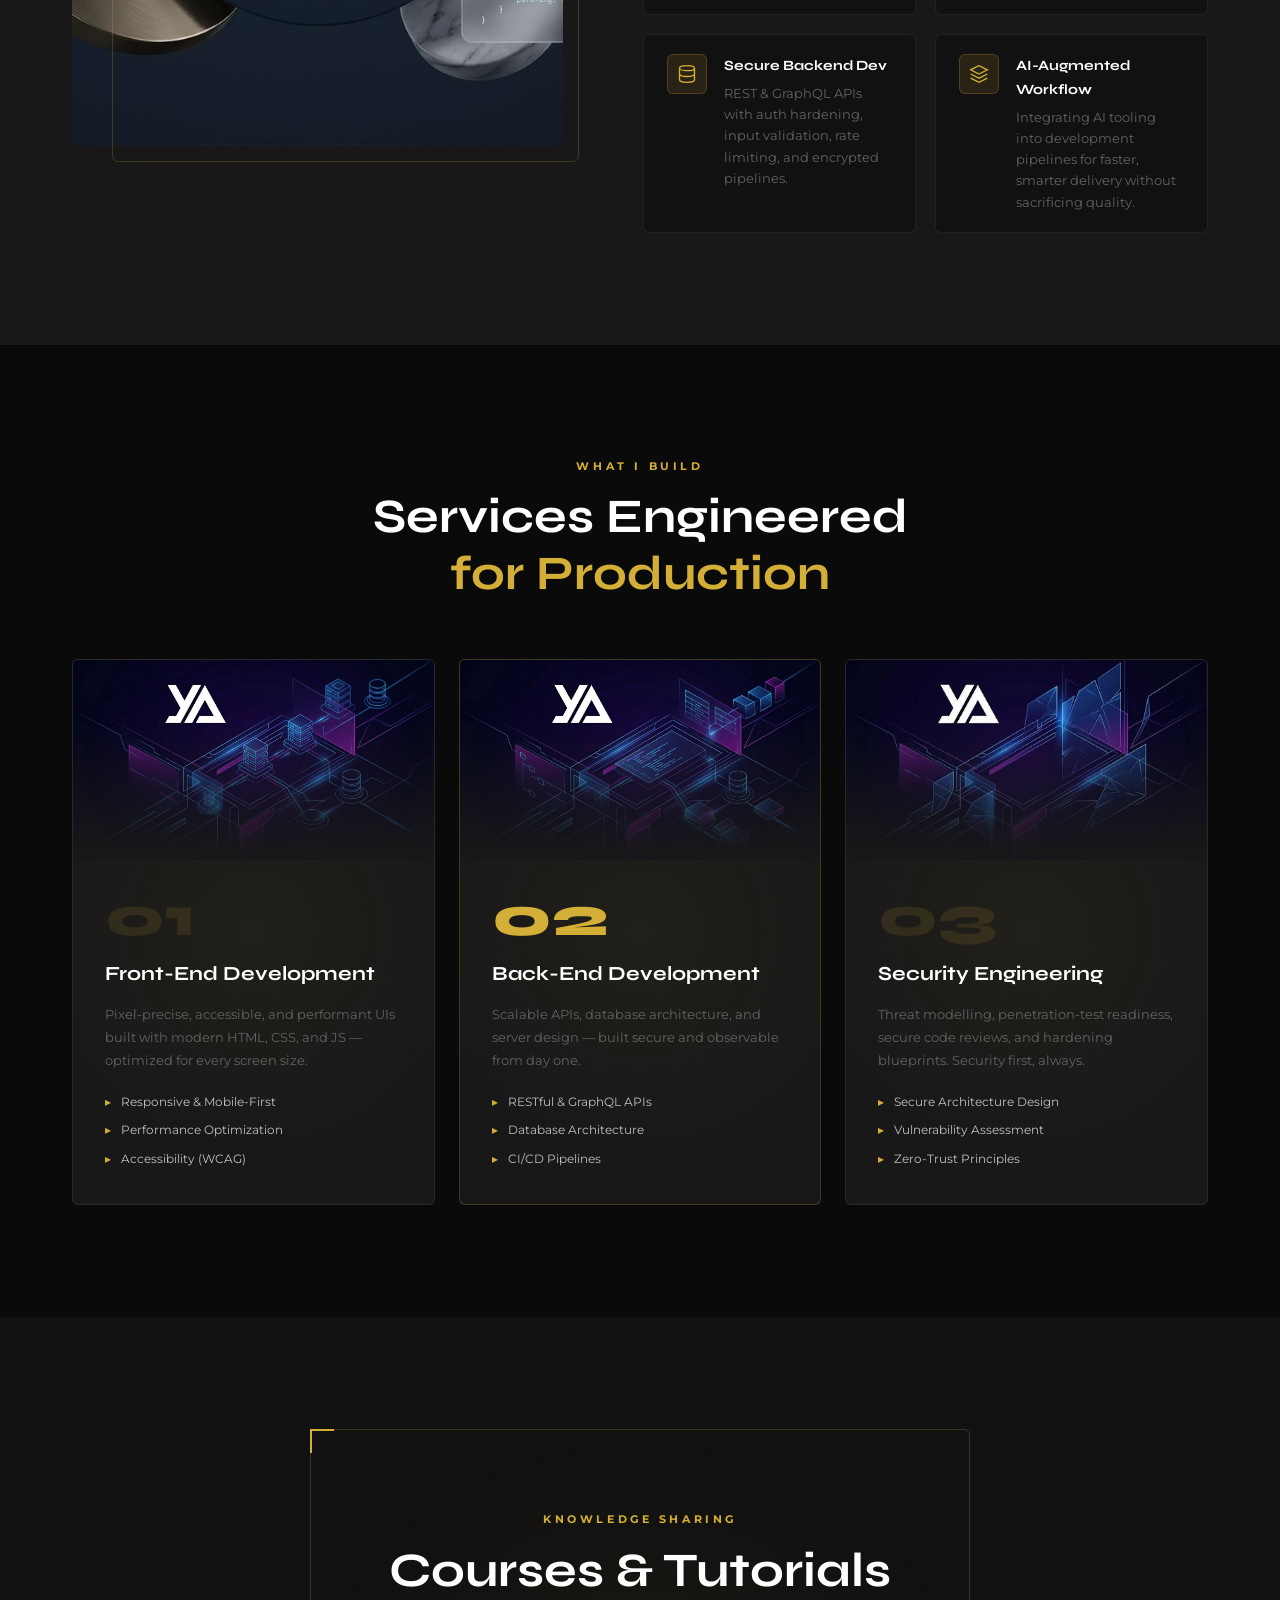
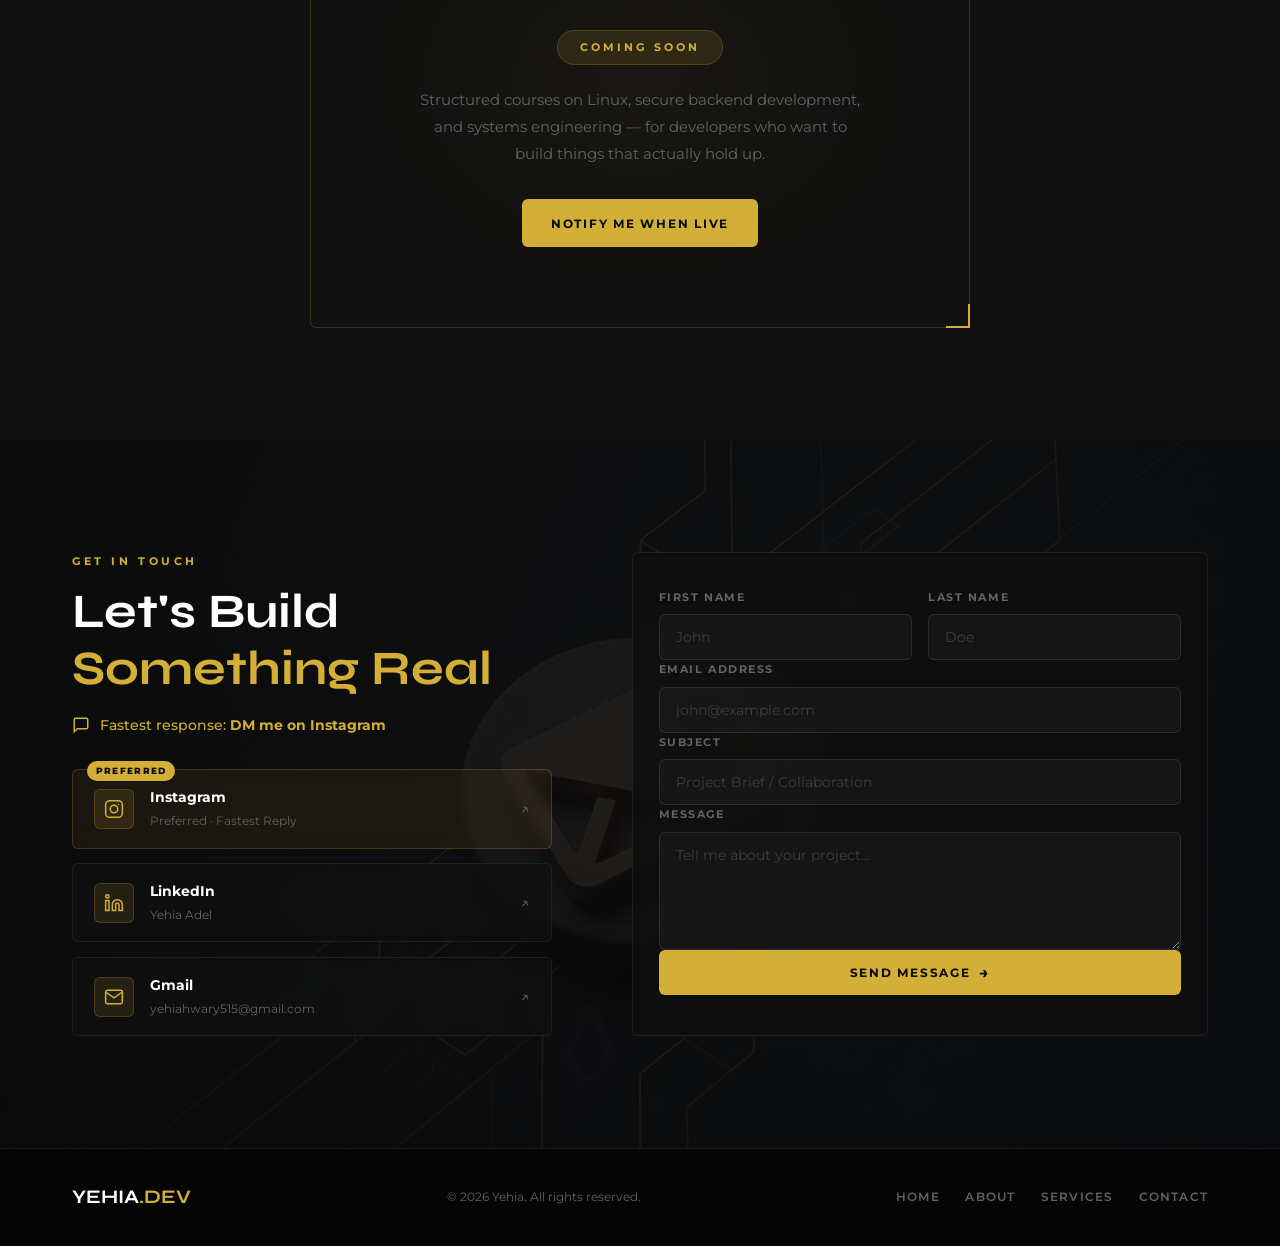
==== commit aa6b991c: "Add files via upload update" ====
--- a/index.html
+++ b/index.html
@@ -4,6 +4,7 @@
   <meta charset="UTF-8" />
   <meta name="viewport" content="width=device-width, initial-scale=1.0" />
   <meta name="description" content="YEHIA.DEV — Full-Stack Developer & Systems Admin specialized in secure backends and Linux environments." />
+  <meta name="google-site-verification" content="TcELr9g-P4pDHwM1AW909htxJzRYOVtSJI5cZAtxyQg" />
   <title>YEHIA.DEV — Full-Stack Developer & Systems Admin</title>
 
   <link rel="preconnect" href="https://fonts.googleapis.com" />
@@ -17,7 +18,6 @@
   <!-- ████  NAVBAR  ████ -->
   <header class="navbar" id="navbar">
     <div class="navbar__inner">
-
       <a href="#home" class="navbar__logo">
         <img src="PIC/loge.jpeg" alt="YEHIA.DEV Logo" />
         <span class="navbar__wordmark">YEHIA<em>.DEV</em></span>
@@ -82,9 +82,9 @@
     <!-- ████  STATS BAR  ████ -->
     <div class="statsbar">
       <div class="statsbar__inner container">
-        <div class="stat reveal-up"><strong>3+</strong><span>Years Experience</span></div>
+        <div class="stat reveal-up"><strong>2+</strong><span>Years Experience</span></div>
         <div class="stat-divider"></div>
-        <div class="stat reveal-up"><strong>20+</strong><span>Projects Shipped</span></div>
+        <div class="stat reveal-up"><strong>10+</strong><span>Projects Shipped</span></div>
         <div class="stat-divider"></div>
         <div class="stat reveal-up"><strong>100%</strong><span>Security-First</span></div>
         <div class="stat-divider"></div>
@@ -357,8 +357,7 @@
         </div>
 
         <div class="contact__form-wrap reveal-up">
-          <form class="contact__form" id="contactForm" novalidate>
-
+          <form class="contact__form" id="contactForm" action="https://formspree.io/f/xzdywegn" method="POST"></form>
             <div class="form-row">
               <div class="form-group">
                 <label for="fname">First Name</label>
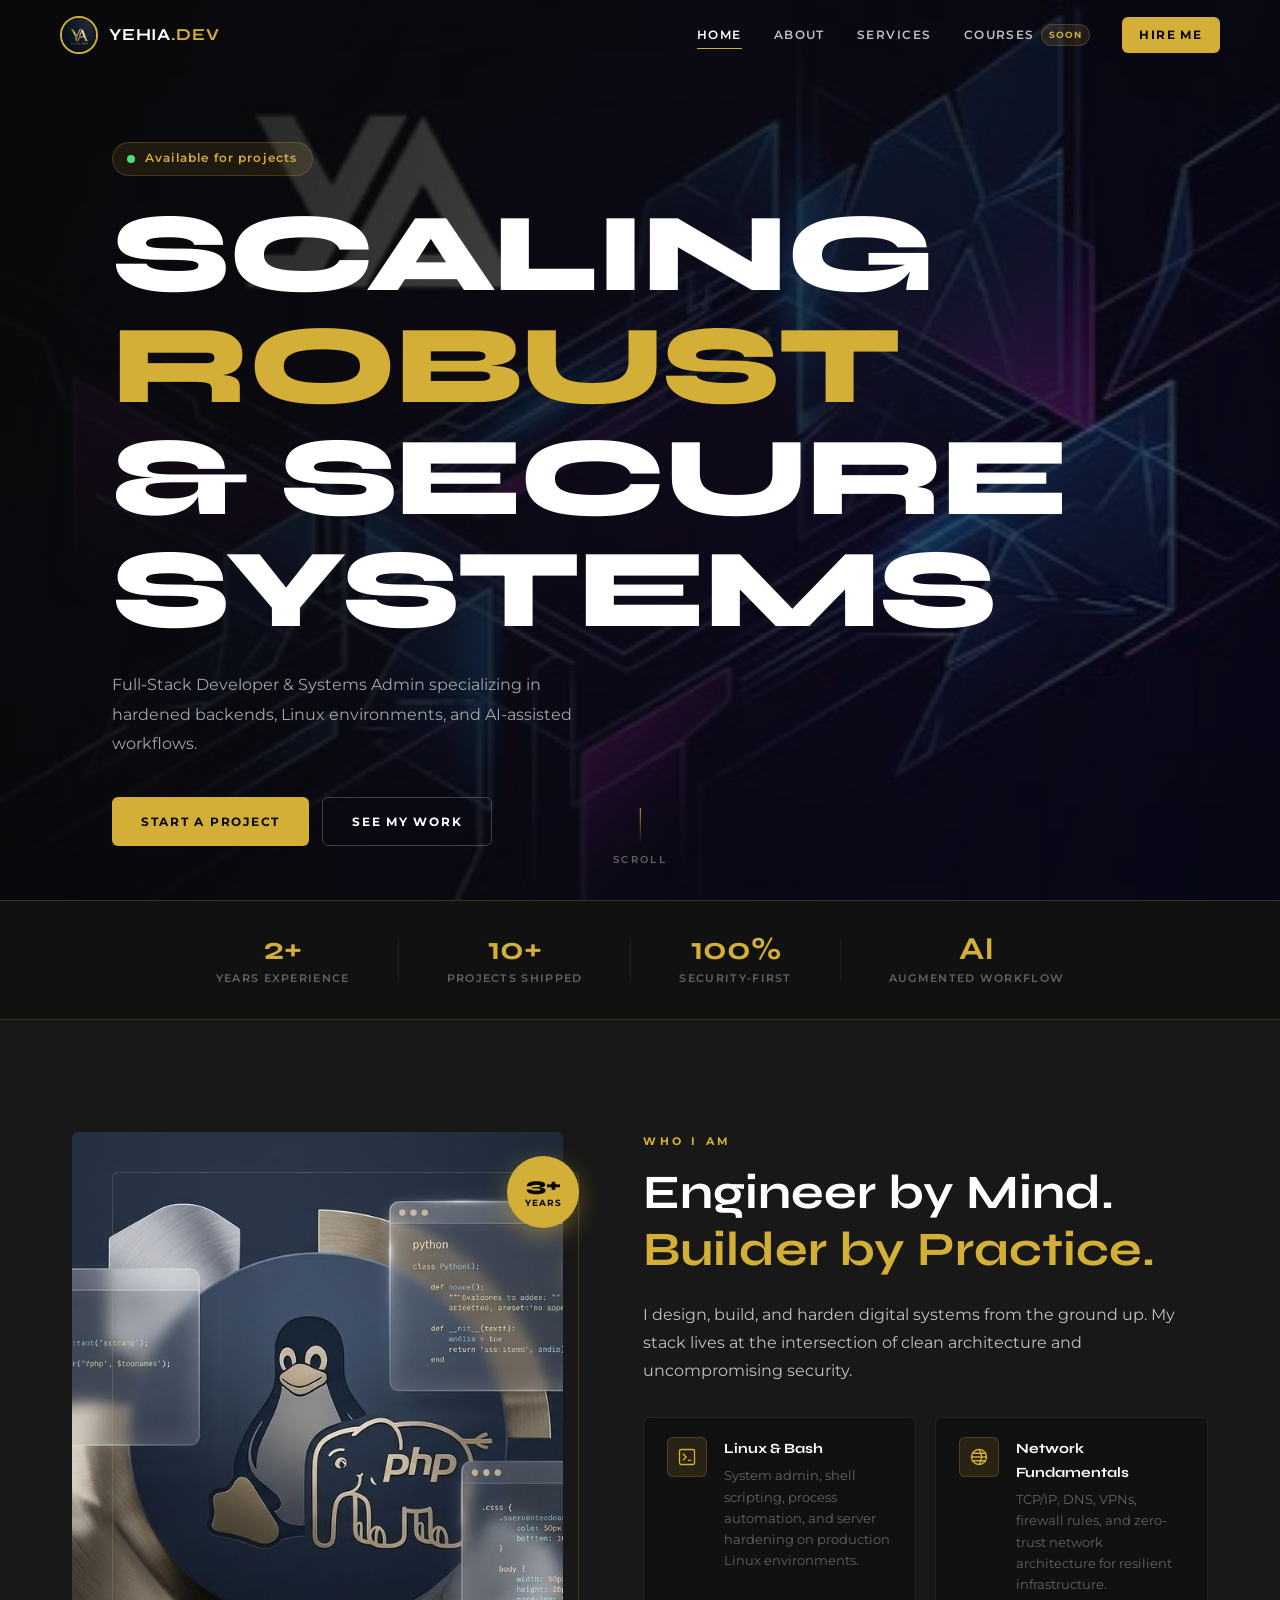
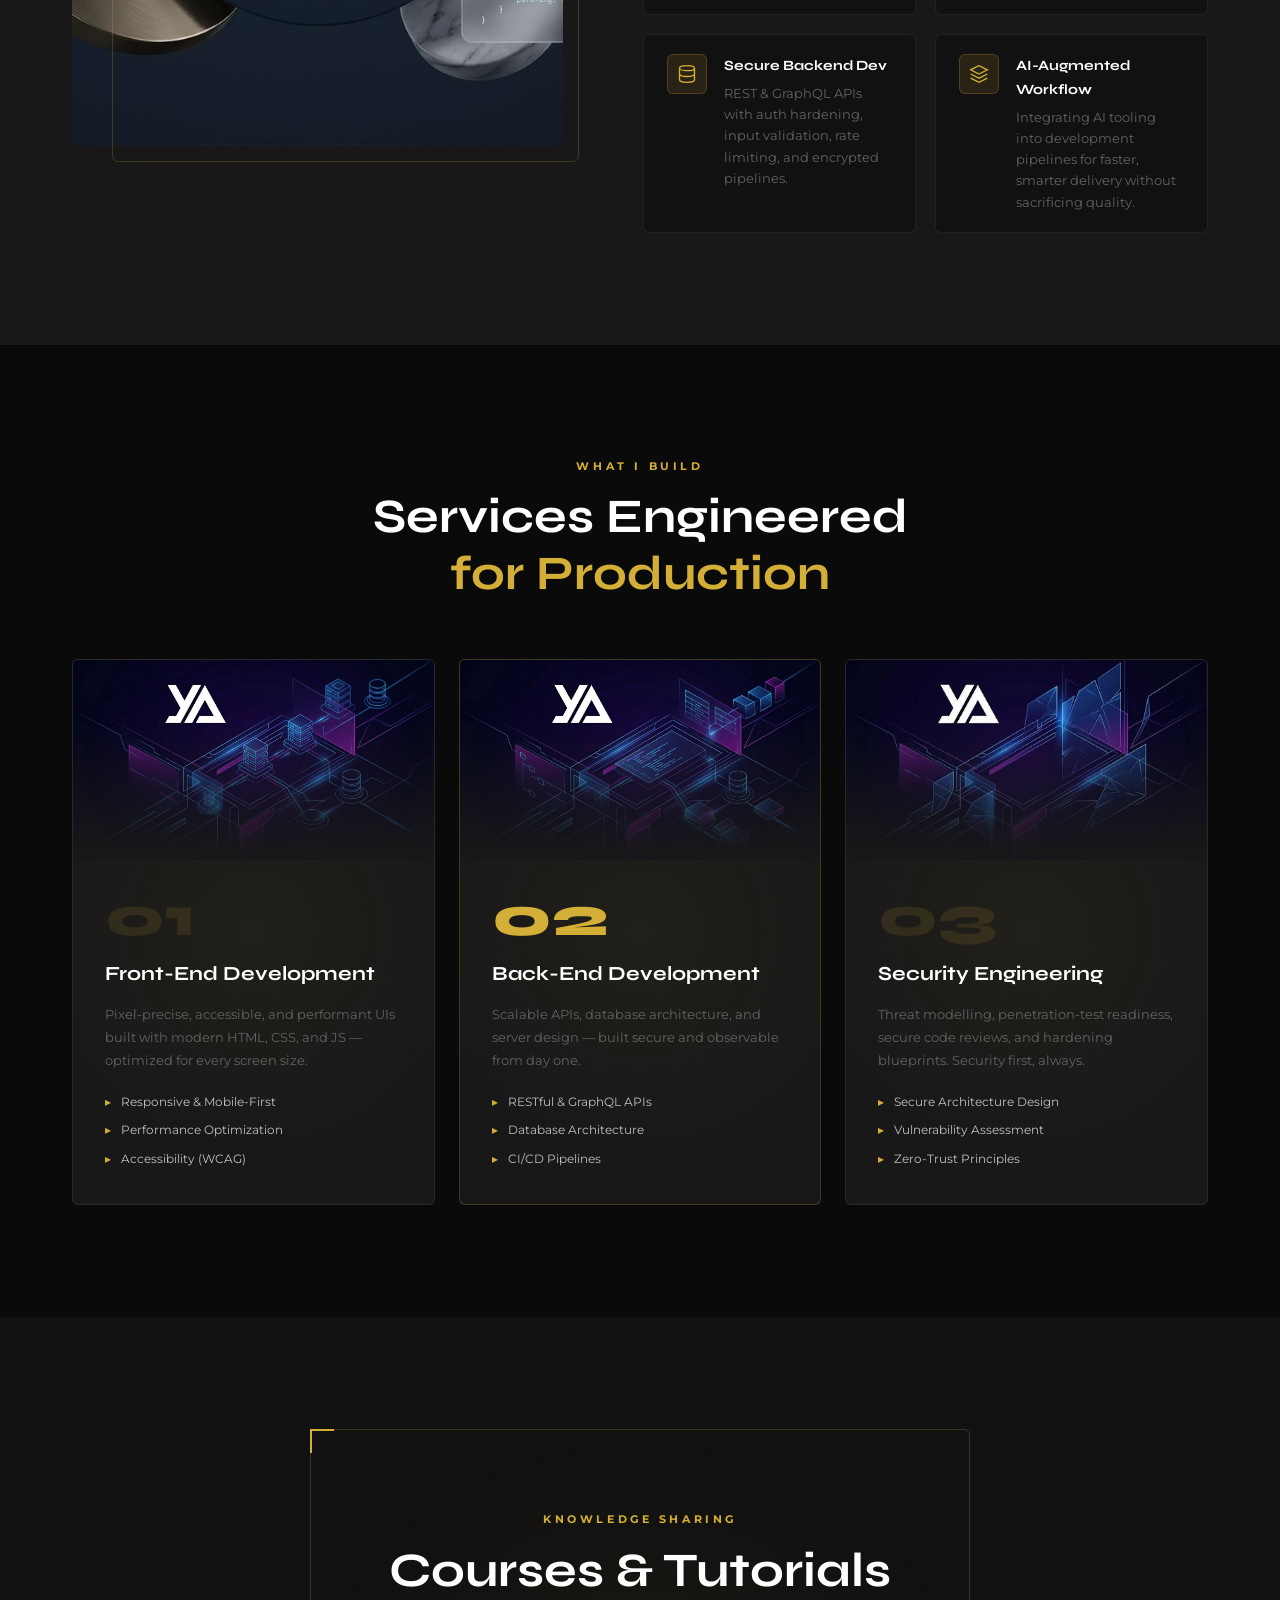
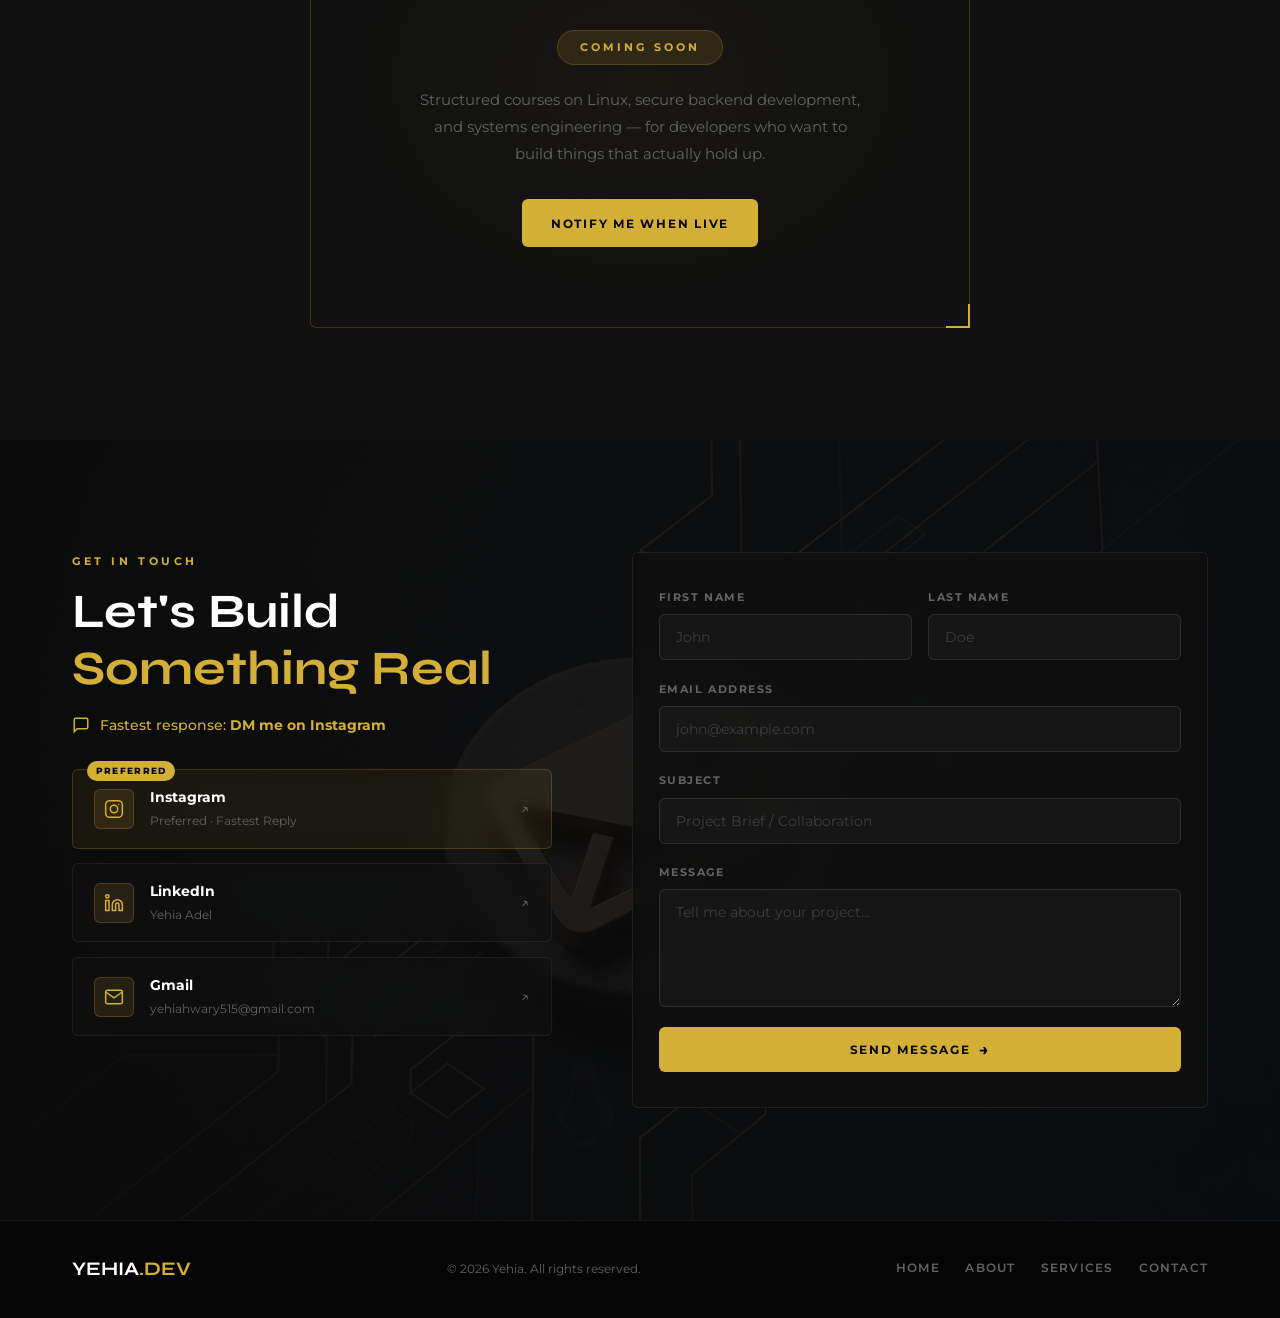
==== commit d9a73be7: "Add files via upload update" ====
--- a/index.html
+++ b/index.html
@@ -357,7 +357,7 @@
         </div>
 
         <div class="contact__form-wrap reveal-up">
-          <form class="contact__form" id="contactForm" action="https://formspree.io/f/xzdywegn" method="POST"></form>
+          <form class="contact__form" id="contactForm" action="https://formspree.io/f/xzdywegn" method="POST">
             <div class="form-row">
               <div class="form-group">
                 <label for="fname">First Name</label>
@@ -415,8 +415,6 @@
       </nav>
     </div>
   </footer>
-
-
   <script src="script.js"></script>
 </body>
 </html>
